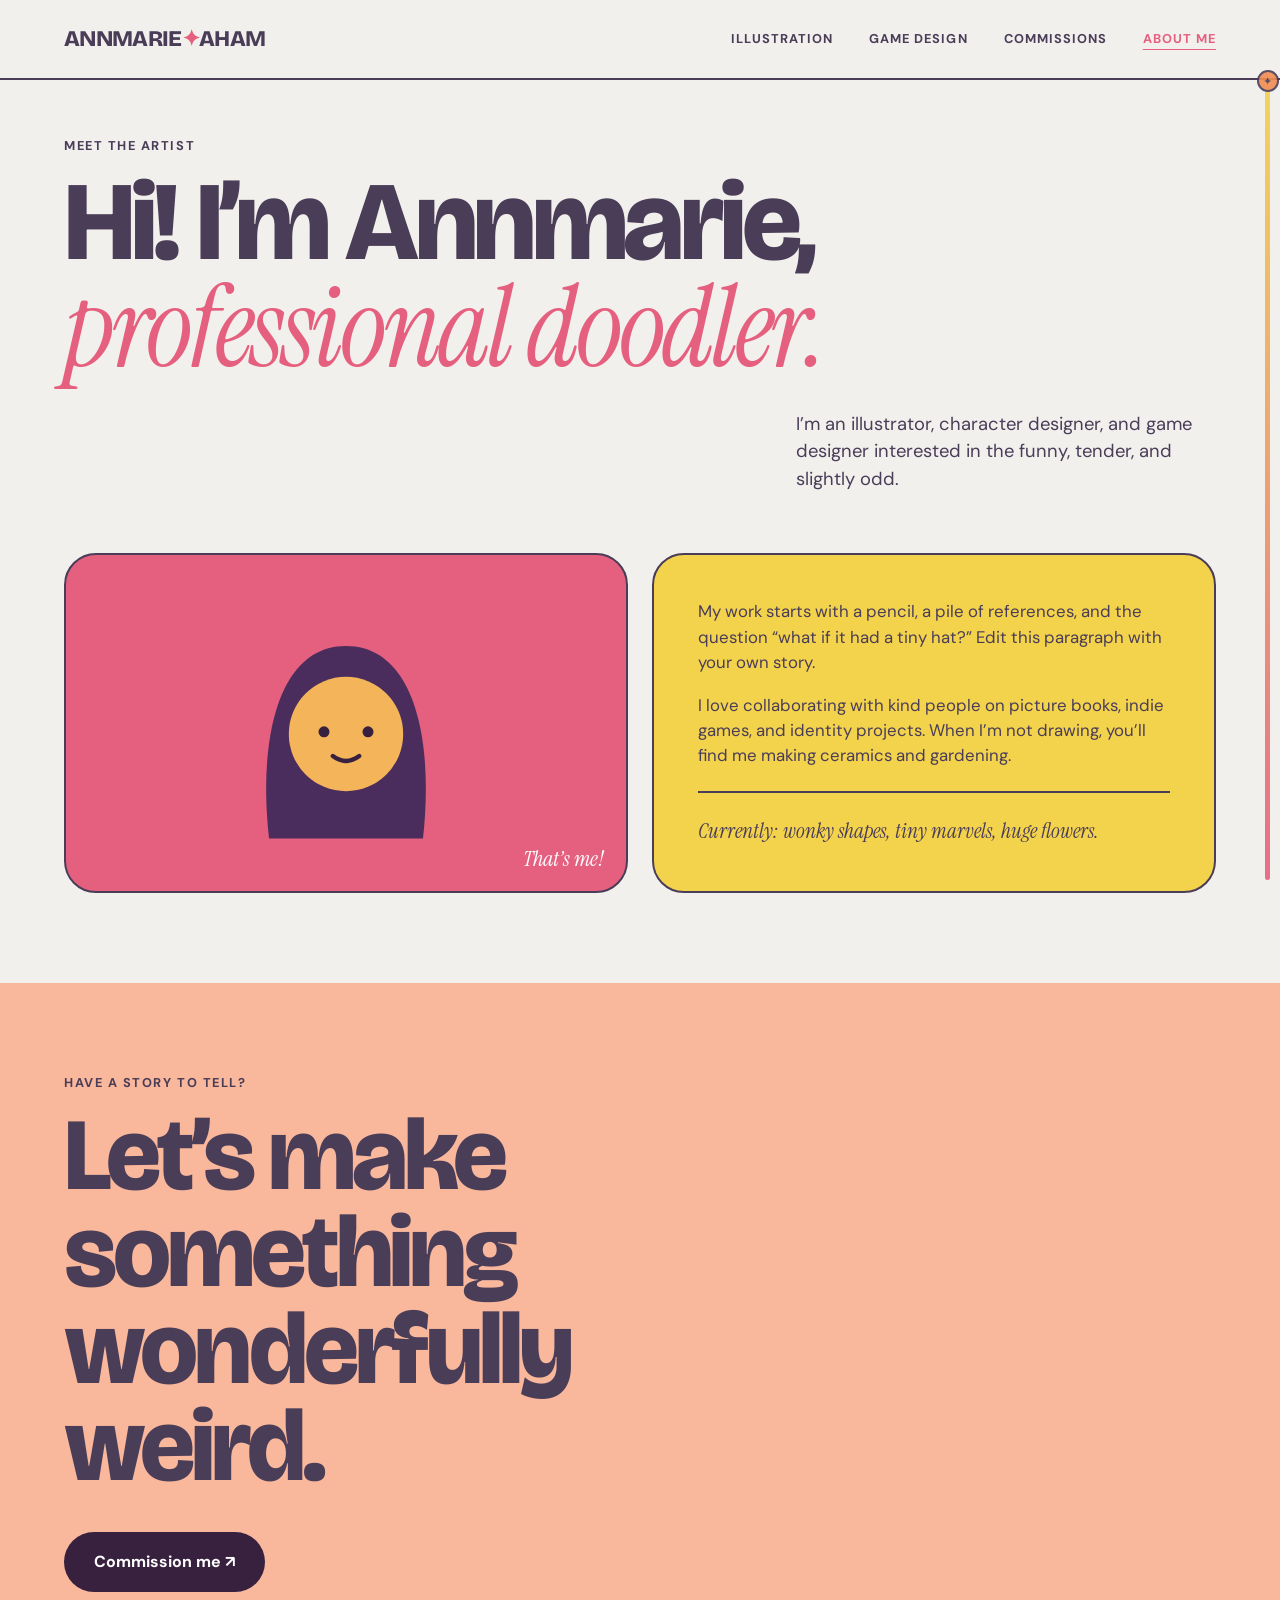
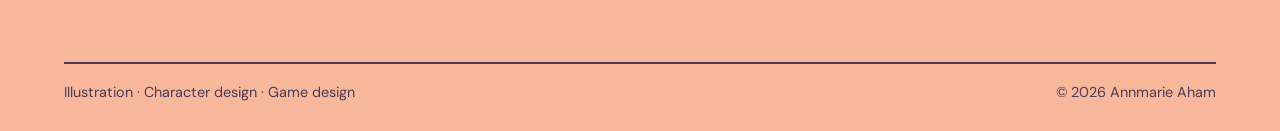
==== about.html @ 60f8be27 "Add files via upload" ====
<!DOCTYPE html>
<html lang="en"><head><meta charset="utf-8"><meta name="viewport" content="width=device-width, initial-scale=1">
<title>About | Annmarie Aham</title>
<link rel="preconnect" href="https://fonts.googleapis.com"><link rel="preconnect" href="https://fonts.gstatic.com" crossorigin>
<link href="https://fonts.googleapis.com/css2?family=Bricolage+Grotesque:opsz,wght@12..96,500;12..96,800&family=DM+Sans:wght@400;500;700&family=Instrument+Serif:ital@1&display=swap" rel="stylesheet">
<link rel="stylesheet" href="style.css"></head><body>
<header><a class="logo" href="index.html">ANNMARIE<span>✦</span>AHAM</a><nav aria-label="Main"><a href="illustration.html">Illustration</a><a href="game-design.html">Game design</a><a href="commissions.html">Commissions</a><a href="about.html" aria-current="page">About me</a></nav></header>
<main><section class="page-hero"><p class="tag">Meet the artist</p><h1>Hi! I’m Annmarie, <em>professional doodler.</em></h1><p class="lead">I’m an illustrator, character designer, and game designer interested in the funny, tender, and slightly odd.</p></section>
<section class="duo"><div class="me"><svg viewBox="0 0 200 220" aria-hidden="true"><path d="M30 215c-10-90 8-175 70-175s80 85 70 175z" fill="#4a2d5c"/><circle cx="100" cy="120" r="52" fill="#f3b45a"/><circle cx="80" cy="118" r="5" fill="#38213f"/><circle cx="120" cy="118" r="5" fill="#38213f"/><path d="M88 140q12 9 24 0" stroke="#38213f" stroke-width="4" fill="none" stroke-linecap="round"/></svg><b>That’s me!</b></div>
<div class="bio"><p>My work starts with a pencil, a pile of references, and the question “what if it had a tiny hat?” Edit this paragraph with your own story.</p><p>I love collaborating with kind people on picture books, indie games, and identity projects. When I’m not drawing, you’ll find me making ceramics and gardening.</p><hr><p class="now">Currently: wonky shapes, tiny marvels, huge flowers.</p></div></section></main><section class="cta"><p class="tag">Have a story to tell?</p><h2 style="margin-top:14px">Let’s make something wonderfully weird.</h2><a class="btn" href="commissions.html">Commission me ↗</a>
<footer><span>Illustration · Character design · Game design</span><span>© 2026 Annmarie Aham</span></footer></section>
<div id="trail" aria-hidden="true"><div id="dot">✦</div></div><script src="site.js"></script></body></html>
---- style.css ----
/* ---- COLORS: change these and the whole site updates ---- */
:root{
  --paper:#f2f0ed; --ink:#4a3d58; --pink:#e5607f; --peach:#f6d9c6;
  --yellow:#f3d24c; --orange:#f28c52; --blush:#f4cfe2; --plum:#38213f; --salmon:#f9b79b;
  --display:"Bricolage Grotesque","Helvetica Neue",Arial,sans-serif;
  --body:"DM Sans","Helvetica Neue",Arial,sans-serif;
  --serif:"Instrument Serif",Georgia,serif;
}
*{box-sizing:border-box;margin:0}
html{scroll-behavior:smooth}
body{background:var(--paper);color:var(--ink);font-family:var(--body);line-height:1.5;overflow-x:hidden}
a{color:inherit}
:focus-visible{outline:3px solid var(--pink);outline-offset:3px}
h1,h2,h3{font-family:var(--display);font-weight:800;letter-spacing:-.04em;line-height:.95}
.wrap{padding:0 clamp(20px,5vw,64px)}

/* nav */
header{display:flex;justify-content:space-between;align-items:center;gap:16px;padding:22px clamp(20px,5vw,64px);border-bottom:2px solid var(--ink);flex-wrap:wrap}
.logo{font-family:var(--display);font-weight:800;font-size:1.4rem;letter-spacing:-.03em;text-decoration:none}
.logo span{color:var(--pink)}
nav{display:flex;gap:clamp(14px,3vw,36px);flex-wrap:wrap}
nav a{font-size:.8rem;font-weight:700;letter-spacing:.08em;text-transform:uppercase;text-decoration:none}
nav a:hover{color:var(--pink)}

/* hero */
.hero{position:relative;padding:48px clamp(20px,5vw,64px) 80px;min-height:88vh;overflow:hidden}
.hero .circle{position:absolute;right:-12vw;top:12%;width:min(60vw,640px);aspect-ratio:1;border-radius:50%;background:var(--peach);z-index:0}
.hero>*{position:relative;z-index:1}
.tag{font-size:.8rem;font-weight:700;letter-spacing:.12em;text-transform:uppercase}
.hero h1{font-size:clamp(3.2rem,11vw,9rem);margin-top:clamp(40px,10vh,120px)}
.hero h1 em{font-family:var(--serif);font-weight:400;color:var(--pink);letter-spacing:-.03em}
.hero p{max-width:380px;font-size:1.15rem;margin:40px 0 0 auto}
.star{color:var(--pink)}

/* what I make */
.make{padding:90px clamp(20px,5vw,64px)}
.make h2{font-size:clamp(2.4rem,6vw,4.5rem);margin:10px 0 40px}
.cards{display:grid;grid-template-columns:repeat(auto-fit,minmax(250px,1fr));gap:24px}
.card{display:flex;flex-direction:column;border-radius:28px;border:2px solid var(--ink);box-shadow:6px 8px 0 var(--ink);overflow:hidden;text-decoration:none;background:var(--orange);transition:transform .2s}
.card:hover{transform:translate(-2px,-3px)}
.card .art{display:grid;place-items:center;padding:36px 20px}
.card .art svg{width:70%;max-width:220px}
.card .big{font-family:var(--display);font-weight:800;font-size:1.9rem;letter-spacing:-.03em;text-transform:uppercase;text-align:center;padding:6px 16px 20px;line-height:1}
.card .label{display:flex;justify-content:space-between;align-items:center;gap:12px;padding:20px 24px;font-family:var(--display);font-weight:800;font-size:1.5rem;letter-spacing:-.03em;line-height:1;border-top:2px solid var(--ink);background:var(--blush)}
.c2{background:var(--orange)} .c2 .label{background:var(--orange)}
.c3{background:var(--blush)} .c3 .label{background:var(--yellow)}

/* marquee */
.band{background:var(--pink);color:#fff;overflow:hidden;white-space:nowrap;padding:18px 0;font-family:var(--display);font-weight:800;font-size:1.5rem;text-transform:uppercase;letter-spacing:-.01em}
.band div{display:inline-block;animation:slide 28s linear infinite}
@keyframes slide{to{transform:translateX(-50%)}}

/* about */
.about{background:var(--plum);color:#fff;padding:90px clamp(20px,5vw,64px);display:grid;grid-template-columns:repeat(auto-fit,minmax(280px,1fr));gap:28px}
.about .pic{background:#d7ee4a;border-radius:32px;display:grid;place-items:center;padding:40px;min-height:340px}
.about .pic svg{width:60%;max-width:240px}
.about .txt{border:2px solid rgba(255,255,255,.35);border-radius:32px;padding:clamp(24px,4vw,48px);display:flex;flex-direction:column;justify-content:space-between;gap:28px}
.about h2{font-size:clamp(2.2rem,5vw,4rem)}
.about a{font-weight:700;font-size:1.1rem;text-underline-offset:6px}

/* cta */
.cta{background:var(--salmon);padding:90px clamp(20px,5vw,64px) 28px}
.cta h2{font-size:clamp(2.6rem,8vw,6.5rem);max-width:9ch}
.btn{display:inline-block;margin-top:36px;background:var(--plum);color:#fff;font-weight:700;padding:18px 30px;border-radius:999px;text-decoration:none}
.btn:hover{background:var(--pink)}
footer{display:flex;justify-content:space-between;flex-wrap:wrap;gap:10px;border-top:2px solid var(--ink);margin-top:70px;padding-top:18px;font-size:.9rem}

/* scroll trail */
#trail{position:fixed;right:10px;top:70px;bottom:20px;width:5px;border-radius:5px;background:linear-gradient(var(--yellow),var(--pink));opacity:.9;z-index:20;pointer-events:none}
#dot{position:absolute;left:50%;top:0;width:22px;height:22px;margin-left:-11px;border-radius:50%;background:var(--orange);border:2px solid var(--ink);display:grid;place-items:center;font-size:.7rem;color:var(--ink)}
@media(max-width:640px){#trail{display:none}.hero p{margin-left:0}}
@media(prefers-reduced-motion:reduce){.band div{animation:none}html{scroll-behavior:auto}.card{transition:none}}

/* subpages */
nav a[aria-current]{color:var(--pink);text-decoration:underline;text-underline-offset:6px}
.page-hero{padding:56px clamp(20px,5vw,64px) 30px}
.page-hero h1{font-size:clamp(2.8rem,9vw,7rem);margin-top:14px}
.page-hero h1 em{font-family:var(--serif);font-weight:400;color:var(--pink);letter-spacing:-.03em}
.page-hero p.lead{max-width:420px;font-size:1.15rem;margin:28px 0 0 auto}
.grid{display:grid;grid-template-columns:repeat(auto-fit,minmax(260px,1fr));gap:24px;padding:30px clamp(20px,5vw,64px) 90px}
.tile{border:2px solid var(--ink);border-radius:28px;box-shadow:6px 8px 0 var(--ink);overflow:hidden;background:var(--blush);text-decoration:none;display:flex;flex-direction:column}
.tile .ph{aspect-ratio:4/3;display:grid;place-items:center;font-family:var(--serif);font-style:italic;font-size:1.3rem;text-align:center;padding:20px}
.tile img{width:100%;aspect-ratio:4/3;object-fit:cover;display:block}
.tile .cap{padding:16px 22px;border-top:2px solid var(--ink);font-family:var(--display);font-weight:800;font-size:1.25rem;letter-spacing:-.02em;line-height:1.1;background:#fff}
.tile .cap small{display:block;font-family:var(--body);font-weight:400;font-size:.9rem;letter-spacing:0;margin-top:4px}
.t1 .ph{background:var(--orange)}.t2 .ph{background:var(--yellow)}.t3 .ph{background:var(--blush)}.t4 .ph{background:#d7ee4a}.t5 .ph{background:var(--pink);color:#fff}.t6 .ph{background:var(--peach)}
.duo{display:grid;grid-template-columns:repeat(auto-fit,minmax(280px,1fr));gap:24px;padding:30px clamp(20px,5vw,64px) 90px}
.me{background:var(--pink);border:2px solid var(--ink);border-radius:32px;display:grid;place-items:center;padding:40px;position:relative;min-height:340px}
.me svg{width:55%;max-width:220px}
.me b{position:absolute;right:22px;bottom:16px;font-family:var(--serif);font-style:italic;font-weight:400;color:#fff;font-size:1.4rem}
.bio{background:var(--yellow);border:2px solid var(--ink);border-radius:32px;padding:clamp(24px,4vw,44px);display:flex;flex-direction:column;gap:18px;font-size:1.05rem}
.bio hr{border:0;border-top:2px solid var(--ink);margin:4px 0}
.bio .now{font-family:var(--serif);font-style:italic;font-size:1.3rem}
.steps{counter-reset:s;list-style:none;padding:0;display:grid;gap:16px;max-width:620px}
.steps li{counter-increment:s;display:flex;gap:16px;align-items:baseline;font-size:1.1rem}
.steps li::before{content:counter(s);font-family:var(--display);font-weight:800;font-size:1.8rem;color:var(--pink);min-width:1.4ch}
.cta.orange{background:var(--orange)}
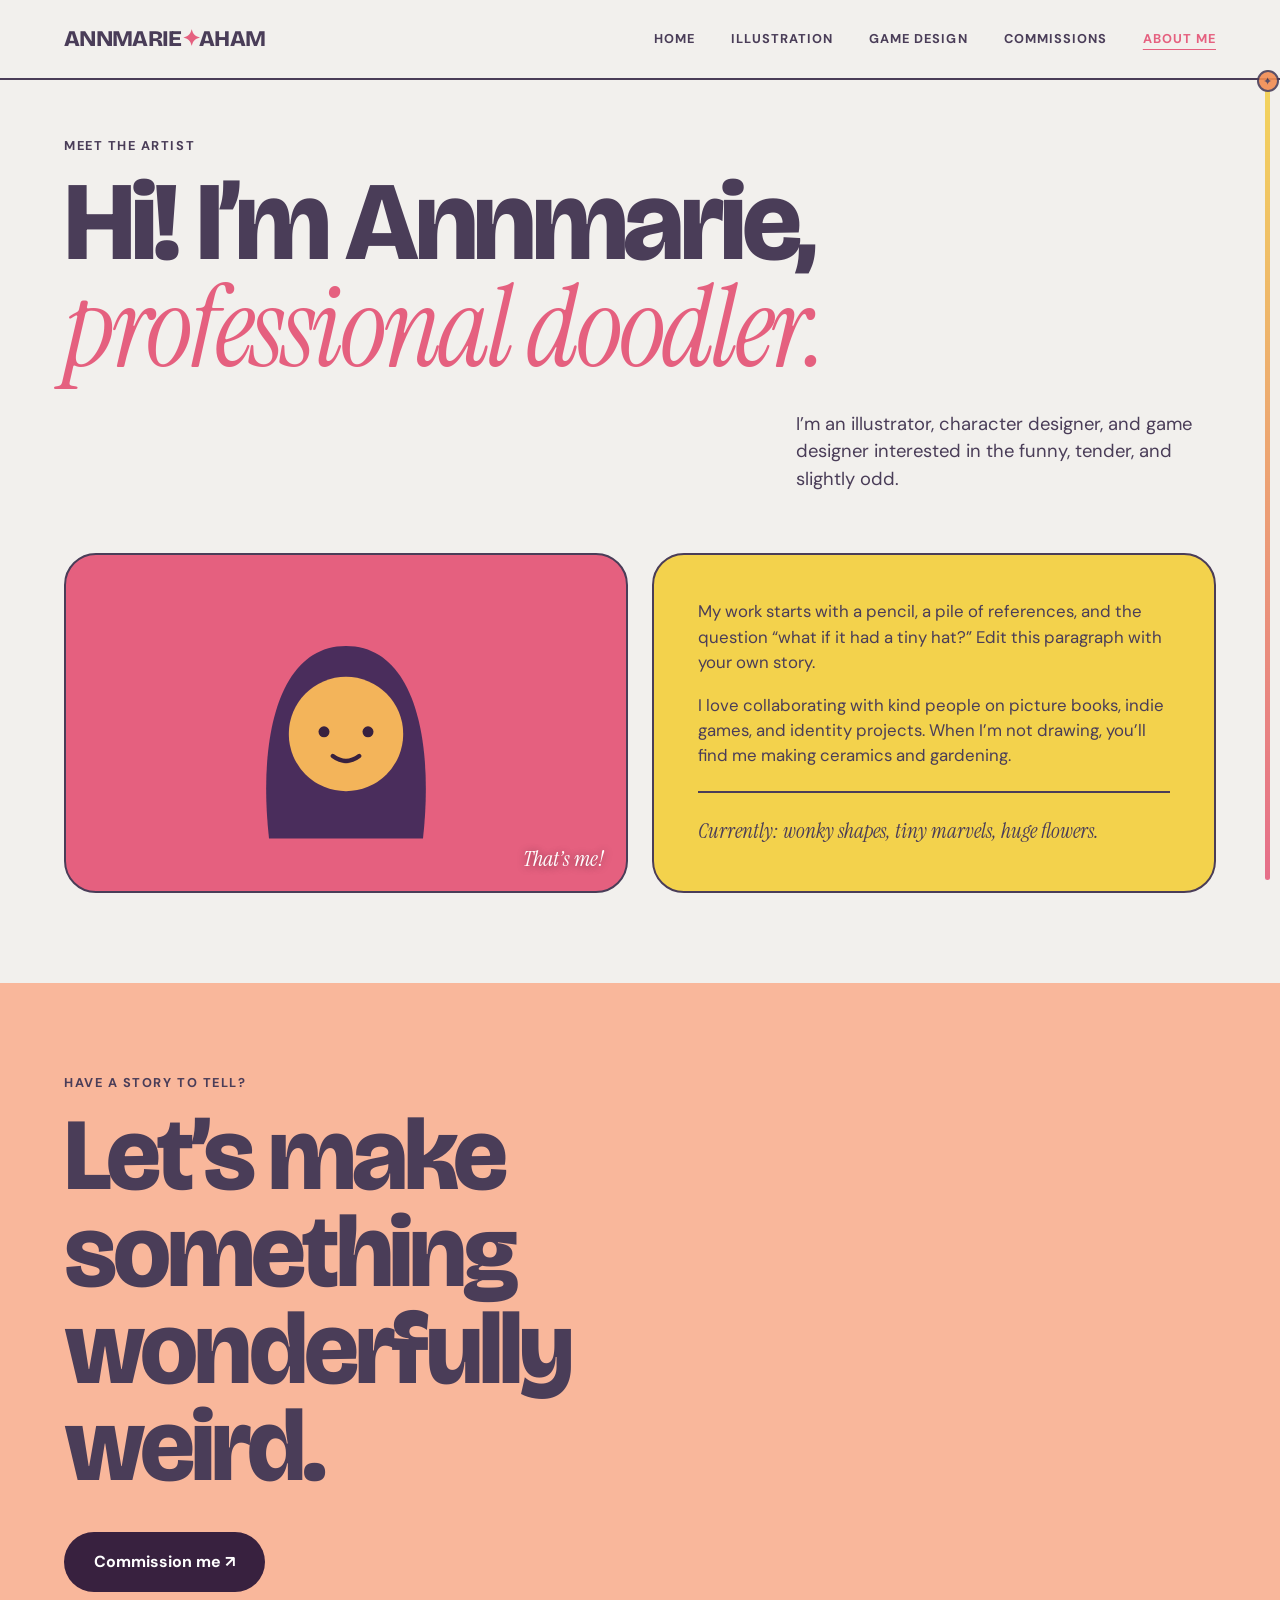
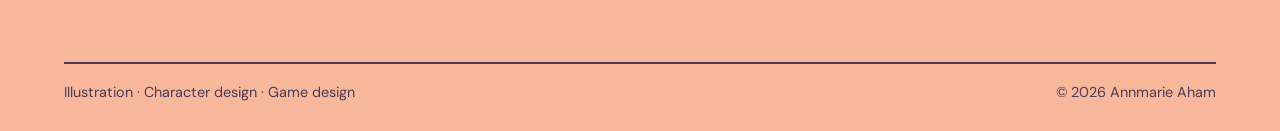
==== commit d34207ac: "Add files via upload" ====
--- a/about.html
+++ b/about.html
@@ -3,10 +3,5 @@
 <title>About | Annmarie Aham</title>
 <link rel="preconnect" href="https://fonts.googleapis.com"><link rel="preconnect" href="https://fonts.gstatic.com" crossorigin>
 <link href="https://fonts.googleapis.com/css2?family=Bricolage+Grotesque:opsz,wght@12..96,500;12..96,800&family=DM+Sans:wght@400;500;700&family=Instrument+Serif:ital@1&display=swap" rel="stylesheet">
-<link rel="stylesheet" href="style.css"></head><body>
-<header><a class="logo" href="index.html">ANNMARIE<span>✦</span>AHAM</a><nav aria-label="Main"><a href="illustration.html">Illustration</a><a href="game-design.html">Game design</a><a href="commissions.html">Commissions</a><a href="about.html" aria-current="page">About me</a></nav></header>
-<main><section class="page-hero"><p class="tag">Meet the artist</p><h1>Hi! I’m Annmarie, <em>professional doodler.</em></h1><p class="lead">I’m an illustrator, character designer, and game designer interested in the funny, tender, and slightly odd.</p></section>
-<section class="duo"><div class="me"><svg viewBox="0 0 200 220" aria-hidden="true"><path d="M30 215c-10-90 8-175 70-175s80 85 70 175z" fill="#4a2d5c"/><circle cx="100" cy="120" r="52" fill="#f3b45a"/><circle cx="80" cy="118" r="5" fill="#38213f"/><circle cx="120" cy="118" r="5" fill="#38213f"/><path d="M88 140q12 9 24 0" stroke="#38213f" stroke-width="4" fill="none" stroke-linecap="round"/></svg><b>That’s me!</b></div>
-<div class="bio"><p>My work starts with a pencil, a pile of references, and the question “what if it had a tiny hat?” Edit this paragraph with your own story.</p><p>I love collaborating with kind people on picture books, indie games, and identity projects. When I’m not drawing, you’ll find me making ceramics and gardening.</p><hr><p class="now">Currently: wonky shapes, tiny marvels, huge flowers.</p></div></section></main><section class="cta"><p class="tag">Have a story to tell?</p><h2 style="margin-top:14px">Let’s make something wonderfully weird.</h2><a class="btn" href="commissions.html">Commission me ↗</a>
-<footer><span>Illustration · Character design · Game design</span><span>© 2026 Annmarie Aham</span></footer></section>
-<div id="trail" aria-hidden="true"><div id="dot">✦</div></div><script src="site.js"></script></body></html>+<link rel="stylesheet" href="style.css"></head><body data-page="about"><header><a class="logo" href="index.html">ANNMARIE<span>✦</span>AHAM</a><nav aria-label="Main"><a href="index.html">Home</a><a href="illustration.html">Illustration</a><a href="game-design.html">Game design</a><a href="commissions.html">Commissions</a><a href="about.html" aria-current="page">About me</a></nav></header><main><section class="page-hero"><p class="tag" data-text="tag">Meet the artist</p><h1><span data-text="title">Hi! I’m Annmarie,</span> <em data-text="accent">professional doodler.</em></h1><p class="lead" data-text="lead">I’m an illustrator, character designer, and game designer interested in the funny, tender, and slightly odd.</p></section><section class="duo"><div class="me" data-img="portrait"><svg viewBox="0 0 200 220" aria-hidden="true"><path d="M30 215c-10-90 8-175 70-175s80 85 70 175z" fill="#4a2d5c"/><circle cx="100" cy="120" r="52" fill="#f3b45a"/><circle cx="80" cy="118" r="5" fill="#38213f"/><circle cx="120" cy="118" r="5" fill="#38213f"/><path d="M88 140q12 9 24 0" stroke="#38213f" stroke-width="4" fill="none" stroke-linecap="round"/></svg><b data-text="caption">That’s me!</b></div>
+<div class="bio" ><div data-list="bio" data-item="p" style="display:contents"><p>My work starts with a pencil, a pile of references, and the question “what if it had a tiny hat?” Edit this paragraph with your own story.</p><p>I love collaborating with kind people on picture books, indie games, and identity projects. When I’m not drawing, you’ll find me making ceramics and gardening.</p></div><hr><p class="now" data-text="now">Currently: wonky shapes, tiny marvels, huge flowers.</p></div></section></main><section class="cta"><p class="tag" data-text="cta.tag">Have a story to tell?</p><h2 style="margin-top:14px" data-text="cta.heading">Let’s make something wonderfully weird.</h2><a class="btn" href="commissions.html" data-text="cta.button">Commission me ↗</a><footer><span data-text="site.footer">Illustration · Character design · Game design</span><span data-text="site.copyright">© 2026 Annmarie Aham</span></footer></section><div id="trail" aria-hidden="true"><div id="dot">✦</div></div><script src="site.js"></script></body></html>
--- a/style.css
+++ b/style.css
@@ -96,3 +96,23 @@
 .steps li{counter-increment:s;display:flex;gap:16px;align-items:baseline;font-size:1.1rem}
 .steps li::before{content:counter(s);font-family:var(--display);font-weight:800;font-size:1.8rem;color:var(--pink);min-width:1.4ch}
 .cta.orange{background:var(--orange)}
+/* editable + lightbox */
+.has-img{padding:0!important;overflow:hidden}
+.has-img>img{width:100%;max-width:none!important;display:block;object-fit:cover}
+.card .art.has-img>img{aspect-ratio:4/3}
+.me.has-img>img,.pic.has-img>img{position:absolute;inset:0;height:100%}
+.pic{position:relative;overflow:hidden}.me{overflow:hidden}.me b{z-index:1;text-shadow:0 1px 8px rgba(0,0,0,.45)}
+.tile{position:relative}
+.tile .open{display:block;position:relative;width:100%;padding:0;border:0;background:none;cursor:zoom-in}
+.tile .more{position:absolute;right:12px;top:12px;background:var(--plum);color:#fff;border-radius:99px;padding:4px 12px;font-weight:700;font-size:.85rem}
+.lb{position:fixed;inset:0;z-index:100;background:rgba(30,16,36,.97);display:flex;flex-direction:column}
+.lb[hidden]{display:none}
+.lb-track{flex:1;display:flex;overflow-x:auto;scroll-snap-type:x mandatory;overscroll-behavior:contain;scrollbar-width:none}
+.lb-track::-webkit-scrollbar{display:none}
+.lb-slide{flex:0 0 100%;scroll-snap-align:center;display:grid;place-items:center;padding:70px 14px 6px}
+.lb-slide img{max-width:100%;max-height:calc(100dvh - 140px);object-fit:contain;border-radius:12px}
+.lb-cap{color:#fff;text-align:center;padding:8px 72px 20px;font-family:var(--display);font-weight:800;letter-spacing:-.02em;min-height:3.2rem}
+.lb button{position:absolute;width:48px;height:48px;border-radius:50%;border:2px solid #fff;background:rgba(255,255,255,.12);color:#fff;font-size:1.5rem;cursor:pointer;z-index:2}
+.lb button:hover{background:var(--pink)}
+.lb-x{top:14px;right:14px}.lb-p,.lb-n{top:50%;margin-top:-24px}.lb-p{left:12px}.lb-n{right:12px}
+@media(max-width:640px){.lb-p,.lb-n{top:auto;bottom:14px;margin:0}.lb-cap{padding:8px 70px 20px}}
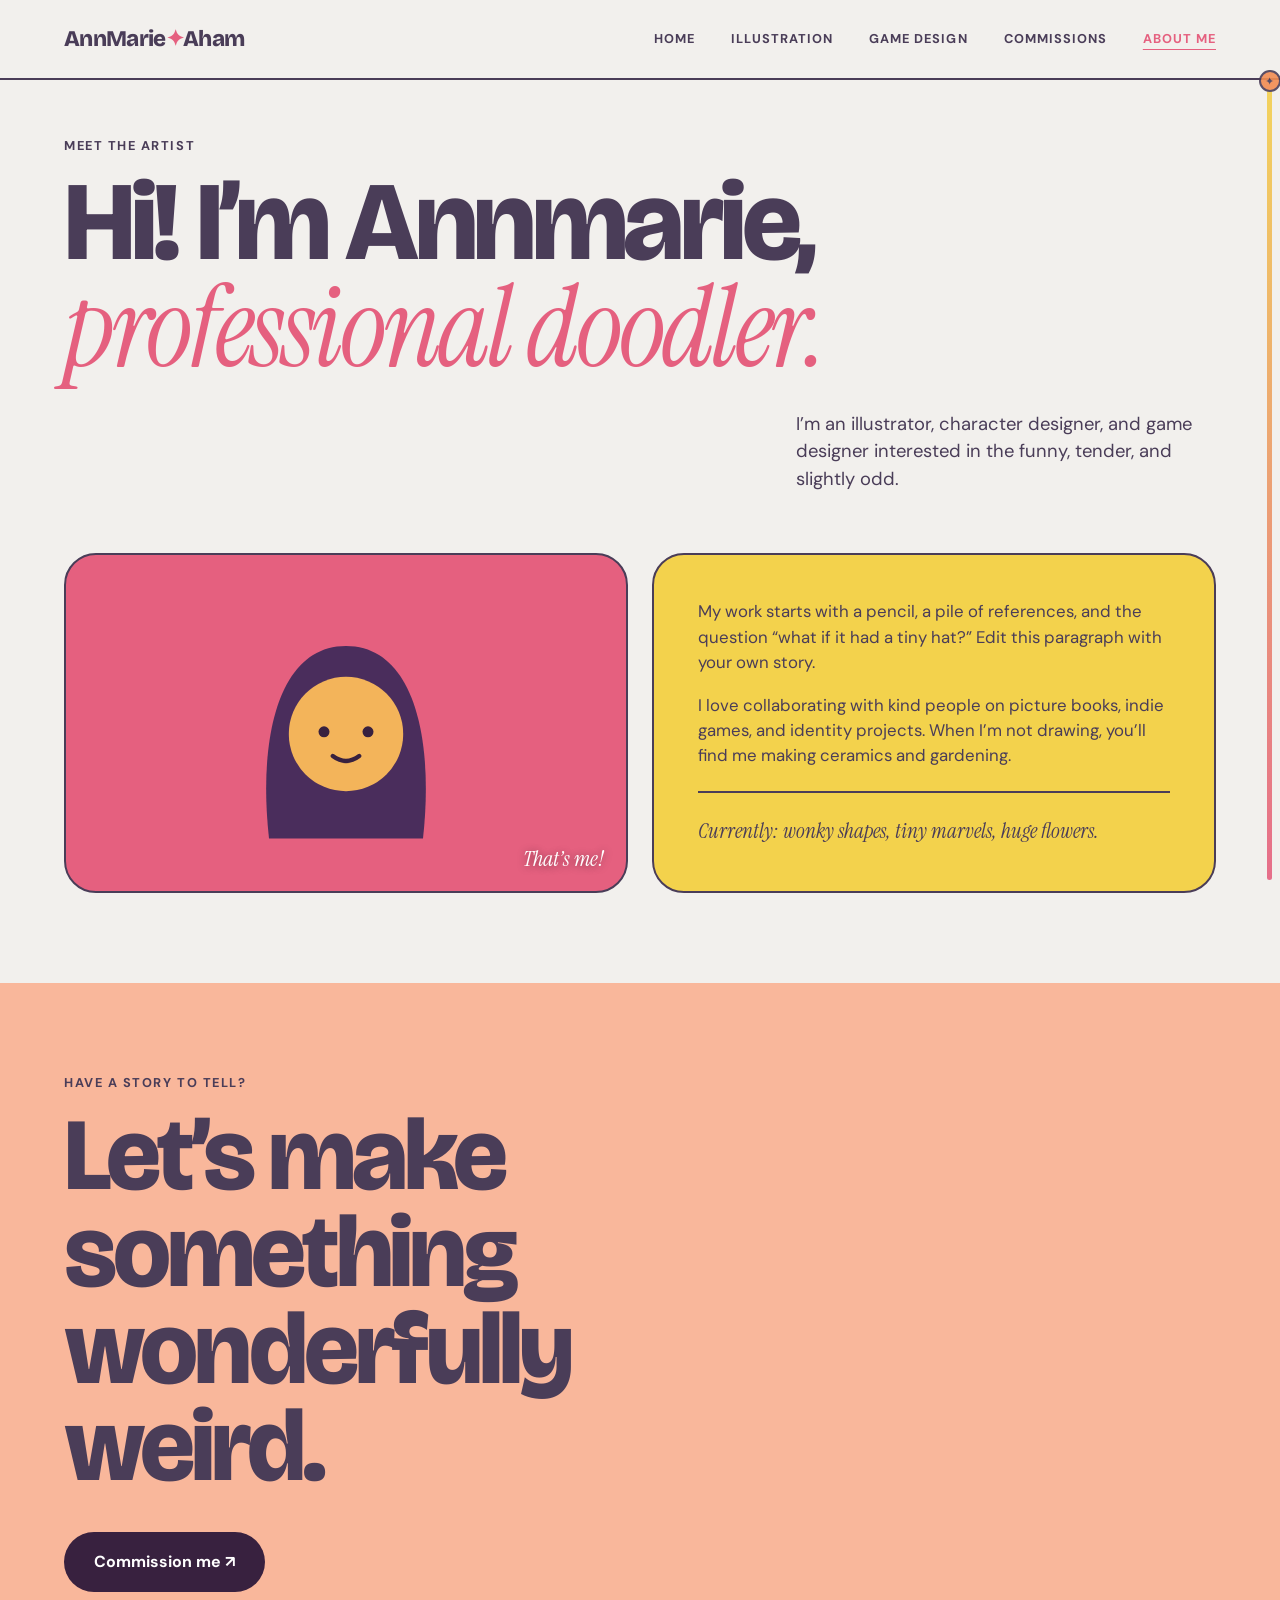
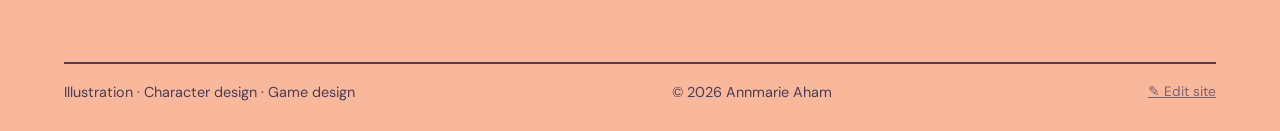
==== commit 725c9286: "Add files via upload" ====
--- a/about.html
+++ b/about.html
@@ -3,5 +3,5 @@
 <title>About | Annmarie Aham</title>
 <link rel="preconnect" href="https://fonts.googleapis.com"><link rel="preconnect" href="https://fonts.gstatic.com" crossorigin>
 <link href="https://fonts.googleapis.com/css2?family=Bricolage+Grotesque:opsz,wght@12..96,500;12..96,800&family=DM+Sans:wght@400;500;700&family=Instrument+Serif:ital@1&display=swap" rel="stylesheet">
-<link rel="stylesheet" href="style.css"></head><body data-page="about"><header><a class="logo" href="index.html">ANNMARIE<span>✦</span>AHAM</a><nav aria-label="Main"><a href="index.html">Home</a><a href="illustration.html">Illustration</a><a href="game-design.html">Game design</a><a href="commissions.html">Commissions</a><a href="about.html" aria-current="page">About me</a></nav></header><main><section class="page-hero"><p class="tag" data-text="tag">Meet the artist</p><h1><span data-text="title">Hi! I’m Annmarie,</span> <em data-text="accent">professional doodler.</em></h1><p class="lead" data-text="lead">I’m an illustrator, character designer, and game designer interested in the funny, tender, and slightly odd.</p></section><section class="duo"><div class="me" data-img="portrait"><svg viewBox="0 0 200 220" aria-hidden="true"><path d="M30 215c-10-90 8-175 70-175s80 85 70 175z" fill="#4a2d5c"/><circle cx="100" cy="120" r="52" fill="#f3b45a"/><circle cx="80" cy="118" r="5" fill="#38213f"/><circle cx="120" cy="118" r="5" fill="#38213f"/><path d="M88 140q12 9 24 0" stroke="#38213f" stroke-width="4" fill="none" stroke-linecap="round"/></svg><b data-text="caption">That’s me!</b></div>
+<link rel="icon" href="favicon.png" type="image/png"><link rel="apple-touch-icon" href="favicon.png"><link rel="stylesheet" href="style.css"></head><body data-page="about"><header><a class="logo" href="index.html">ANNMARIE<span>✦</span>AHAM</a><nav aria-label="Main"><a href="index.html">Home</a><a href="illustration.html">Illustration</a><a href="game-design.html">Game design</a><a href="commissions.html">Commissions</a><a href="about.html" aria-current="page">About me</a></nav></header><main><section class="page-hero"><p class="tag" data-text="tag">Meet the artist</p><h1><span data-text="title">Hi! I’m Annmarie,</span> <em data-text="accent">professional doodler.</em></h1><p class="lead" data-text="lead">I’m an illustrator, character designer, and game designer interested in the funny, tender, and slightly odd.</p></section><section class="duo"><div class="me" data-img="portrait"><svg viewBox="0 0 200 220" aria-hidden="true"><path d="M30 215c-10-90 8-175 70-175s80 85 70 175z" fill="#4a2d5c"/><circle cx="100" cy="120" r="52" fill="#f3b45a"/><circle cx="80" cy="118" r="5" fill="#38213f"/><circle cx="120" cy="118" r="5" fill="#38213f"/><path d="M88 140q12 9 24 0" stroke="#38213f" stroke-width="4" fill="none" stroke-linecap="round"/></svg><b data-text="caption">That’s me!</b></div>
 <div class="bio" ><div data-list="bio" data-item="p" style="display:contents"><p>My work starts with a pencil, a pile of references, and the question “what if it had a tiny hat?” Edit this paragraph with your own story.</p><p>I love collaborating with kind people on picture books, indie games, and identity projects. When I’m not drawing, you’ll find me making ceramics and gardening.</p></div><hr><p class="now" data-text="now">Currently: wonky shapes, tiny marvels, huge flowers.</p></div></section></main><section class="cta"><p class="tag" data-text="cta.tag">Have a story to tell?</p><h2 style="margin-top:14px" data-text="cta.heading">Let’s make something wonderfully weird.</h2><a class="btn" href="commissions.html" data-text="cta.button">Commission me ↗</a><footer><span data-text="site.footer">Illustration · Character design · Game design</span><span data-text="site.copyright">© 2026 Annmarie Aham</span></footer></section><div id="trail" aria-hidden="true"><div id="dot">✦</div></div><script src="site.js"></script></body></html>
--- a/style.css
+++ b/style.css
@@ -67,7 +67,7 @@
 footer{display:flex;justify-content:space-between;flex-wrap:wrap;gap:10px;border-top:2px solid var(--ink);margin-top:70px;padding-top:18px;font-size:.9rem}
 
 /* scroll trail */
-#trail{position:fixed;right:10px;top:70px;bottom:20px;width:5px;border-radius:5px;background:linear-gradient(var(--yellow),var(--pink));opacity:.9;z-index:20;pointer-events:none}
+#trail{position:fixed;right:10px;top:70px;bottom:20px;width:5px;border-radius:5px;background:linear-gradient(var(--yellow),var(--pink));opacity:.9;z-index:20;}
 #dot{position:absolute;left:50%;top:0;width:22px;height:22px;margin-left:-11px;border-radius:50%;background:var(--orange);border:2px solid var(--ink);display:grid;place-items:center;font-size:.7rem;color:var(--ink)}
 @media(max-width:640px){#trail{display:none}.hero p{margin-left:0}}
 @media(prefers-reduced-motion:reduce){.band div{animation:none}html{scroll-behavior:auto}.card{transition:none}}
@@ -116,3 +116,48 @@
 .lb button:hover{background:var(--pink)}
 .lb-x{top:14px;right:14px}.lb-p,.lb-n{top:50%;margin-top:-24px}.lb-p{left:12px}.lb-n{right:12px}
 @media(max-width:640px){.lb-p,.lb-n{top:auto;bottom:14px;margin:0}.lb-cap{padding:8px 70px 20px}}
+
+.admin-link{font-size:.85rem;opacity:.7}
+
+/* in-page editor */
+body.editing{padding-bottom:96px}
+.ed{outline:2px dashed var(--pink);outline-offset:3px;cursor:text;min-width:1ch}
+.ed:focus{outline-style:solid;background:rgba(243,210,76,.3)}
+.ed-img{position:absolute!important;top:10px;left:10px;z-index:6}
+.ed-ui{display:flex;gap:8px;flex-wrap:wrap;padding:10px 14px}
+.tile.ed-add{display:grid;place-items:center;min-height:200px;background:transparent;border-style:dashed;box-shadow:none}
+.b{background:var(--plum);color:#fff;border:0;border-radius:999px;padding:12px 22px;font:inherit;font-weight:700;cursor:pointer;min-height:44px}
+.b:hover{background:var(--pink)}.b.s{background:#fff;color:var(--ink);border:2px solid var(--ink);padding:6px 14px;min-height:40px}.b.s:hover{background:var(--yellow)}
+.ed-bar{position:fixed;left:50%;transform:translateX(-50%);bottom:14px;z-index:90;max-width:calc(100vw - 20px);display:flex;gap:8px;flex-wrap:wrap;align-items:center;justify-content:center;background:var(--plum);color:#fff;border-radius:24px;padding:10px 14px;box-shadow:0 8px 24px rgba(0,0,0,.35)}
+.ed-bar .b.s{min-height:40px}
+.ed-status{font-weight:700;font-size:.95rem}
+.ed-err{color:#ffb3c6;font-weight:700}.ed-dlg .ed-err{color:#b3123c}
+.ed-dlg{border:2px solid var(--ink);border-radius:24px;padding:22px;max-width:min(520px,calc(100vw - 24px));background:#fff;color:var(--ink);box-shadow:6px 8px 0 var(--ink);display:grid;gap:12px}
+.ed-dlg[open]{display:grid}
+.ed-dlg::backdrop{background:rgba(30,16,36,.6)}
+.ed-dlg h2{font-size:1.8rem}
+.ed-l{display:grid;gap:4px;font-weight:700}.ed-c{display:flex;gap:8px;align-items:center;font-weight:400}
+.ed-dlg input[type=text],.ed-dlg input[type=password],.ed-dlg select{width:100%;padding:10px 12px;border:2px solid var(--ink);border-radius:12px;font:inherit;background:#fff;color:var(--ink)}
+.ed-dlg input[type=color]{width:64px;height:40px;border:2px solid var(--ink);border-radius:10px;padding:2px;background:#fff}
+.ed-row{display:flex;gap:10px;flex-wrap:wrap}
+.ed-panel{position:fixed;right:14px;left:auto;top:14px;bottom:auto;margin:0;width:min(360px,calc(100vw - 28px));max-height:calc(100dvh - 110px);overflow:auto;z-index:95}
+
+/* hide the browser scrollbar; the pink/yellow trail is the scrollbar */
+html{scrollbar-width:none;-ms-overflow-style:none}
+html::-webkit-scrollbar{display:none}
+#trail{right:8px;pointer-events:auto;cursor:pointer;touch-action:none}
+#trail::before{content:"";position:absolute;inset:0 -12px}
+#dot{cursor:grab;pointer-events:none}
+
+/* commission form + inbox */
+.fl{display:grid;gap:6px;font-weight:700}
+.fl input,.fl textarea{width:100%;padding:11px 12px;border:2px solid var(--ink);border-radius:12px;font:inherit;font-weight:400;background:#fff;color:var(--ink)}
+.hp{position:absolute;left:-9999px;width:1px;height:1px;opacity:0}
+.fmsg{font-weight:700;min-height:1.4em}.fmsg.bad{color:#b3123c}
+.ed-wide{width:min(540px,calc(100vw - 28px))}
+.ib-card{border:2px solid var(--ink);border-radius:16px;padding:12px;display:grid;gap:6px;background:#fff}
+.ib-card.new{background:var(--yellow)}
+.ib-card pre{white-space:pre-wrap;font:inherit;margin:0;word-break:break-word}
+.ib-card .meta{font-size:.9rem;opacity:.8}
+.ed-sql{width:100%;font:.8rem/1.4 monospace;padding:10px;border:2px solid var(--ink);border-radius:12px;background:#f7f5f2;color:var(--ink)}
+.ed-steps{padding-left:20px;display:grid;gap:6px}
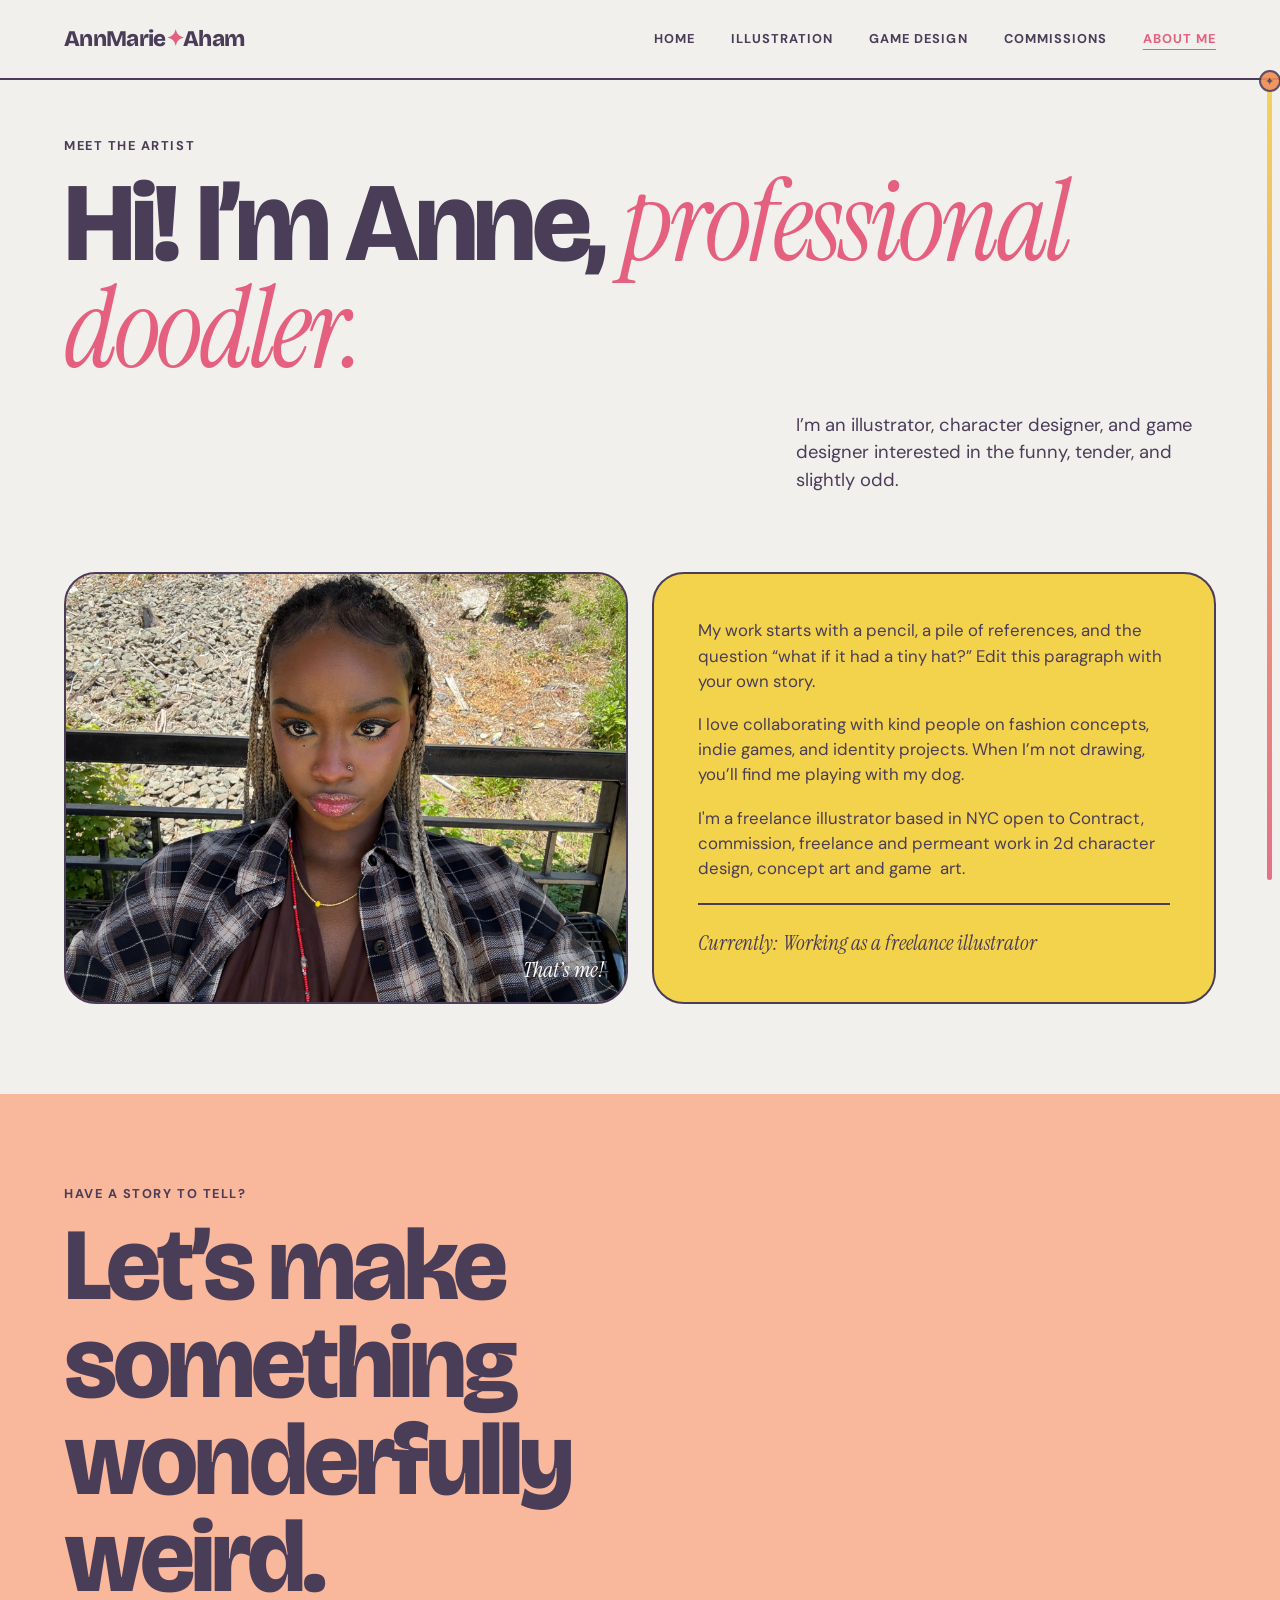
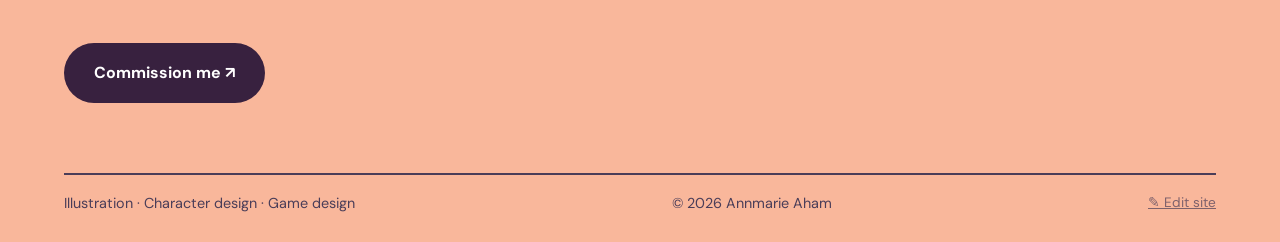
==== commit c8e59624: "Add files via upload" ====
--- a/about.html
+++ b/about.html
@@ -3,5 +3,5 @@
 <title>About | Annmarie Aham</title>
 <link rel="preconnect" href="https://fonts.googleapis.com"><link rel="preconnect" href="https://fonts.gstatic.com" crossorigin>
 <link href="https://fonts.googleapis.com/css2?family=Bricolage+Grotesque:opsz,wght@12..96,500;12..96,800&family=DM+Sans:wght@400;500;700&family=Instrument+Serif:ital@1&display=swap" rel="stylesheet">
-<link rel="icon" href="favicon.png" type="image/png"><link rel="apple-touch-icon" href="favicon.png"><link rel="stylesheet" href="style.css"></head><body data-page="about"><header><a class="logo" href="index.html">ANNMARIE<span>✦</span>AHAM</a><nav aria-label="Main"><a href="index.html">Home</a><a href="illustration.html">Illustration</a><a href="game-design.html">Game design</a><a href="commissions.html">Commissions</a><a href="about.html" aria-current="page">About me</a></nav></header><main><section class="page-hero"><p class="tag" data-text="tag">Meet the artist</p><h1><span data-text="title">Hi! I’m Annmarie,</span> <em data-text="accent">professional doodler.</em></h1><p class="lead" data-text="lead">I’m an illustrator, character designer, and game designer interested in the funny, tender, and slightly odd.</p></section><section class="duo"><div class="me" data-img="portrait"><svg viewBox="0 0 200 220" aria-hidden="true"><path d="M30 215c-10-90 8-175 70-175s80 85 70 175z" fill="#4a2d5c"/><circle cx="100" cy="120" r="52" fill="#f3b45a"/><circle cx="80" cy="118" r="5" fill="#38213f"/><circle cx="120" cy="118" r="5" fill="#38213f"/><path d="M88 140q12 9 24 0" stroke="#38213f" stroke-width="4" fill="none" stroke-linecap="round"/></svg><b data-text="caption">That’s me!</b></div>
+<link rel="icon" href="favicon.png" type="image/png"><link rel="apple-touch-icon" href="favicon.png"><link rel="stylesheet" href="style.css"></head><body data-page="about"><header><a class="logo" href="index.html">ANNMARIE<span>✦</span>AHAM</a><nav aria-label="Main"><a href="index.html">Home</a><a href="illustration.html">Illustration</a><a href="game-design.html">Game design</a><a href="commissions.html">Commissions</a><a href="about.html" aria-current="page">About me</a></nav></header><main><section class="page-hero"><p class="tag" data-text="tag">Meet the artist</p><h1><span data-text="title">Hi! I’m Annmarie,</span> <em data-text="accent">professional doodler.</em></h1><p class="lead" data-text="lead">I’m an illustrator, character designer, and game designer interested in the funny, tender, and slightly odd.</p><div class="soc-slot" data-socials></div></section><section class="duo"><div class="me" data-img="portrait"><svg viewBox="0 0 200 220" aria-hidden="true"><path d="M30 215c-10-90 8-175 70-175s80 85 70 175z" fill="#4a2d5c"/><circle cx="100" cy="120" r="52" fill="#f3b45a"/><circle cx="80" cy="118" r="5" fill="#38213f"/><circle cx="120" cy="118" r="5" fill="#38213f"/><path d="M88 140q12 9 24 0" stroke="#38213f" stroke-width="4" fill="none" stroke-linecap="round"/></svg><b data-text="caption">That’s me!</b></div>
 <div class="bio" ><div data-list="bio" data-item="p" style="display:contents"><p>My work starts with a pencil, a pile of references, and the question “what if it had a tiny hat?” Edit this paragraph with your own story.</p><p>I love collaborating with kind people on picture books, indie games, and identity projects. When I’m not drawing, you’ll find me making ceramics and gardening.</p></div><hr><p class="now" data-text="now">Currently: wonky shapes, tiny marvels, huge flowers.</p></div></section></main><section class="cta"><p class="tag" data-text="cta.tag">Have a story to tell?</p><h2 style="margin-top:14px" data-text="cta.heading">Let’s make something wonderfully weird.</h2><a class="btn" href="commissions.html" data-text="cta.button">Commission me ↗</a><footer><span data-text="site.footer">Illustration · Character design · Game design</span><span data-text="site.copyright">© 2026 Annmarie Aham</span></footer></section><div id="trail" aria-hidden="true"><div id="dot">✦</div></div><script src="site.js"></script></body></html>
--- a/style.css
+++ b/style.css
@@ -161,3 +161,14 @@
 .ib-card .meta{font-size:.9rem;opacity:.8}
 .ed-sql{width:100%;font:.8rem/1.4 monospace;padding:10px;border:2px solid var(--ink);border-radius:12px;background:#f7f5f2;color:var(--ink)}
 .ed-steps{padding-left:20px;display:grid;gap:6px}
+
+.socials{flex-basis:100%;display:flex;gap:10px;flex-wrap:wrap;margin-bottom:6px}
+.socials a{border:2px solid var(--ink);border-radius:999px;padding:8px 18px;font-weight:700;font-size:.9rem;text-decoration:none;background:#fff;min-height:40px;display:inline-flex;align-items:center}
+.socials a:hover{background:var(--yellow)}
+
+.socials a{padding:0;width:44px;height:44px;min-height:44px;justify-content:center;border-radius:50%}
+.socials svg{width:22px;height:22px}
+
+.soc-slot{max-width:420px;margin:18px 0 0 auto}
+.socials a.empty{opacity:.4}
+@media(max-width:640px){.soc-slot{margin-left:0}}
